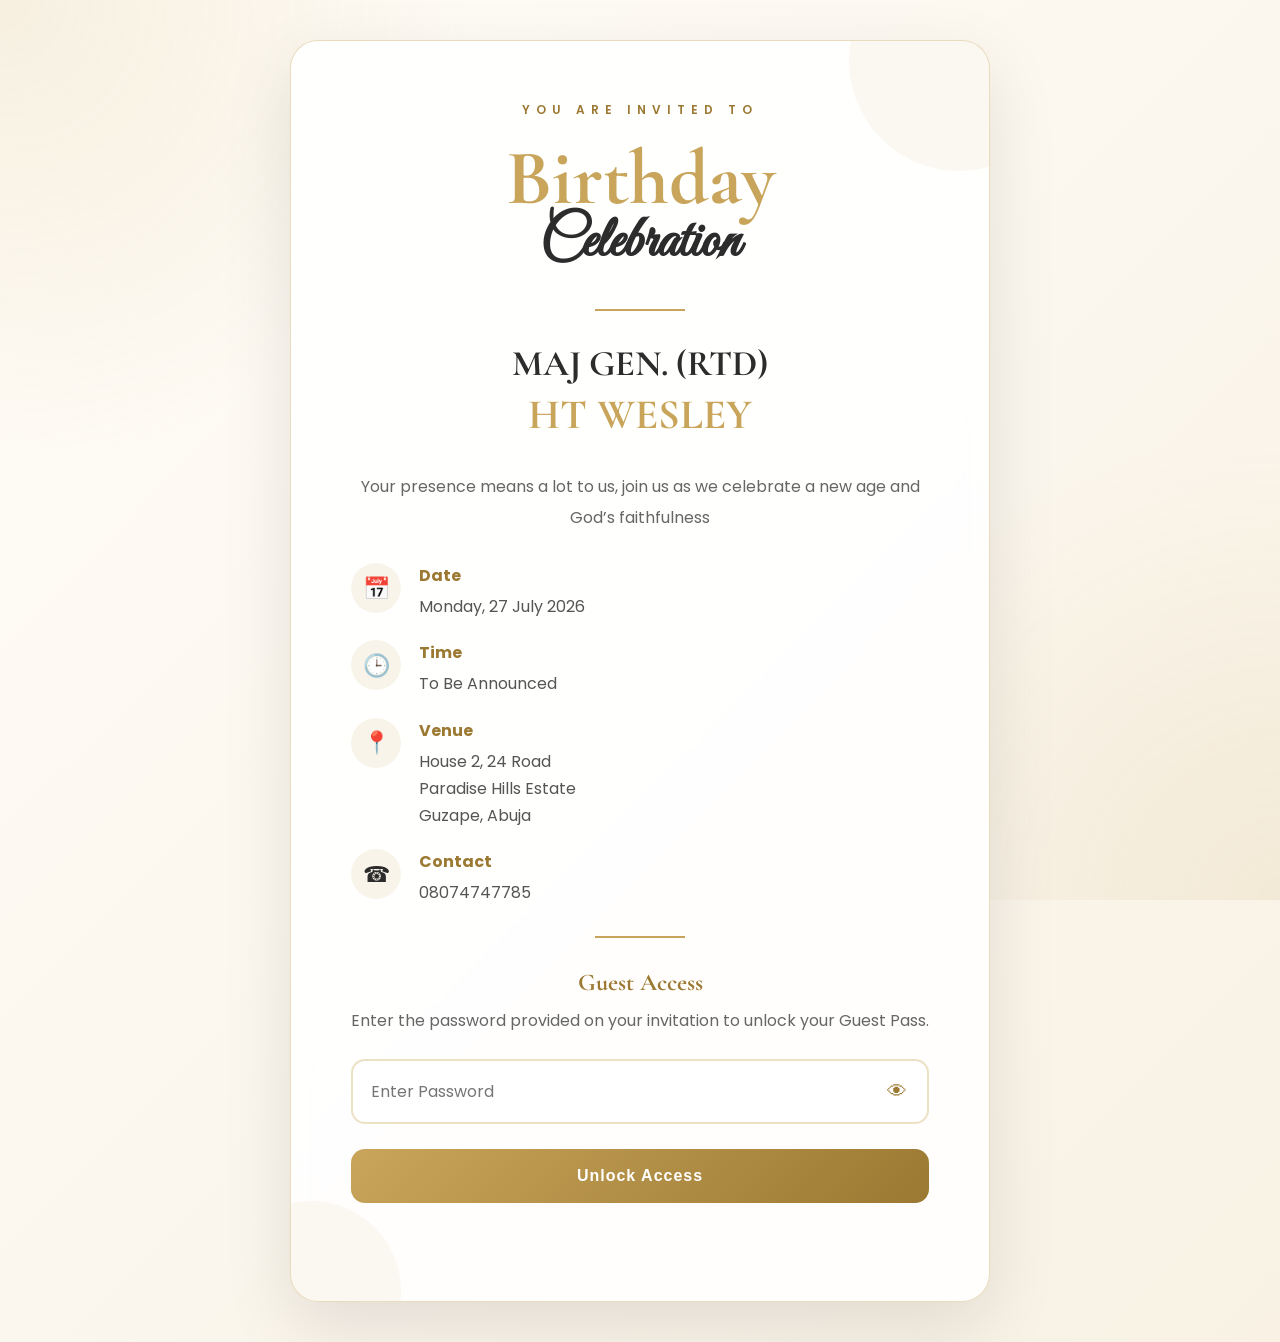
==== index.html @ 328fd19c "Initial birthday invitation website" ====
<!DOCTYPE html>
<html lang="en">

<head>
    <meta charset="UTF-8">
    <meta name="viewport" content="width=device-width, initial-scale=1.0">

    <title>Maj Gen. (RTD) HT Wesley | Birthday Invitation</title>

    <link rel="preconnect" href="https://fonts.googleapis.com">

    <link rel="preconnect" href="https://fonts.gstatic.com" crossorigin>

    <link href="https://fonts.googleapis.com/css2?family=Cormorant+Garamond:wght@400;500;600;700&family=Great+Vibes&family=Poppins:wght@300;400;500;600&display=swap" rel="stylesheet">

    <link rel="stylesheet" href="style.css">

</head>

<body>

<div class="background-overlay"></div>

<main class="invitation-card">

    <div class="gold-circle circle-one"></div>
    <div class="gold-circle circle-two"></div>

    <p class="small-heading">
        YOU ARE INVITED TO
    </p>

    <h1 class="birthday-title">
        Birthday
    </h1>

    <h2 class="party-title">
        Celebration
    </h2>

    <div class="divider"></div>

    <h3 class="celebrant">

        MAJ GEN. (RTD)

        <span>HT WESLEY</span>

    </h3>

    <p class="description">

        Your presence means a lot to us, 
join us as we celebrate a
new age and God’s faithfulness
    </p>

    <section class="event-details">

        <div class="detail">

            <div class="icon">

                📅

            </div>

            <div>

                <h4>Date</h4>

                <p>Monday, 27 July 2026</p>

            </div>

        </div>

        <div class="detail">

            <div class="icon">

                🕒

            </div>

            <div>

                <h4>Time</h4>

                <p>To Be Announced</p>

            </div>

        </div>

        <div class="detail">

            <div class="icon">

                📍

            </div>

            <div>

                <h4>Venue</h4>

                <p>

                    House 2, 24 Road<br>

                    Paradise Hills Estate<br>

                    Guzape, Abuja

                </p>

            </div>

        </div>

        <div class="detail">

            <div class="icon">

                ☎

            </div>

            <div>

                <h4>Contact</h4>

                <p>

                    08074747785

                </p>

            </div>

        </div>

    </section>

    <div class="divider"></div>

    <h4 class="access-title">

        Guest Access

    </h4>

    <p class="access-text">

        Enter the password provided on your invitation
        to unlock your Guest Pass.

    </p>

    <div class="password-box">

        <input
            id="password"
            type="password"
            placeholder="Enter Password">

        <button
            type="button"
            id="togglePassword">

            👁

        </button>

    </div>

    <button
        class="unlock-btn"
        onclick="checkPassword()">

        Unlock Access

    </button>

    <p
        id="errorMessage"
        class="error-message">

    </p>

</main>

<script src="script.js"></script>

</body>

</html>
---- style.css ----
/* ===========================
   GOOGLE FONTS RESET
=========================== */

*{
    margin:0;
    padding:0;
    box-sizing:border-box;
}

:root{

    --gold:#C8A55A;
    --gold-dark:#9C7932;
    --cream:#FBF8F2;
    --white:#ffffff;
    --text:#2C2C2C;
    --gray:#666666;

}

html{

    scroll-behavior:smooth;

}

body{

    font-family:'Poppins',sans-serif;

    background:linear-gradient(135deg,#fffdf8,#f8f1e4);

    color:var(--text);

    min-height:100vh;

    display:flex;

    justify-content:center;

    align-items:center;

    padding:40px;

    overflow-x:hidden;

}

.background-overlay{

    position:fixed;

    inset:0;

    background:

    radial-gradient(circle at top left,
    rgba(200,165,90,.15),
    transparent 30%),

    radial-gradient(circle at bottom right,
    rgba(200,165,90,.12),
    transparent 30%);

    z-index:-1;

}

.invitation-card{

    width:100%;

    max-width:700px;

    background:rgba(255,255,255,.90);

    backdrop-filter:blur(10px);

    border:1px solid rgba(200,165,90,.4);

    border-radius:28px;

    padding:60px;

    position:relative;

    overflow:hidden;

    box-shadow:

    0 25px 70px rgba(0,0,0,.10);

    animation:fadeUp 1s ease;

}

@keyframes fadeUp{

    from{

        opacity:0;

        transform:translateY(50px);

    }

    to{

        opacity:1;

        transform:translateY(0);

    }

}

.gold-circle{

    position:absolute;

    border-radius:50%;

    background:rgba(200,165,90,.08);

}

.circle-one{

    width:220px;

    height:220px;

    top:-90px;

    right:-80px;

}

.circle-two{

    width:180px;

    height:180px;

    bottom:-80px;

    left:-70px;

}

.small-heading{

    text-align:center;

    letter-spacing:6px;

    color:var(--gold-dark);

    font-size:12px;

    font-weight:600;

    margin-bottom:20px;

}

.birthday-title{

    text-align:center;

    font-family:'Cormorant Garamond',serif;

    font-size:78px;

    color:var(--gold);

    line-height:1;

}

.party-title{

    text-align:center;

    font-family:'Great Vibes',cursive;

    font-size:58px;

    color:var(--text);

    margin-top:-10px;

    margin-bottom:25px;

}

.divider{

    width:90px;

    height:2px;

    background:var(--gold);

    margin:30px auto;

}

.celebrant{

    text-align:center;

    font-family:'Cormorant Garamond',serif;

    font-size:36px;

    color:var(--text);

    line-height:1.3;

}

.celebrant span{

    display:block;

    color:var(--gold);

    font-size:42px;

}

.description{

    text-align:center;

    color:var(--gray);

    line-height:1.9;

    margin:30px 0;

}

.event-details{

    display:grid;

    gap:20px;

}

.detail{

    display:flex;

    align-items:flex-start;

    gap:18px;

}

.icon{

    width:50px;

    height:50px;

    border-radius:50%;

    background:rgba(200,165,90,.12);

    display:flex;

    justify-content:center;

    align-items:center;

    font-size:22px;

    flex-shrink:0;

}

.detail h4{

    margin-bottom:5px;

    color:var(--gold-dark);

}

.detail p{

    color:#555;

    line-height:1.7;

}
/* ===========================
   ACCESS SECTION
=========================== */

.access-title{

    text-align:center;

    font-size:24px;

    color:var(--gold-dark);

    margin-bottom:10px;

    font-family:'Cormorant Garamond',serif;

}

.access-text{

    text-align:center;

    color:var(--gray);

    margin-bottom:25px;

    line-height:1.7;

}

.password-box{

    display:flex;

    align-items:center;

    border:2px solid rgba(200,165,90,.35);

    border-radius:14px;

    overflow:hidden;

    background:#fff;

    transition:.3s;

}

.password-box:focus-within{

    border-color:var(--gold);

    box-shadow:0 0 15px rgba(200,165,90,.25);

}

.password-box input{

    flex:1;

    border:none;

    padding:18px;

    outline:none;

    font-size:16px;

    background:transparent;

    font-family:'Poppins',sans-serif;

}

.password-box button{

    width:60px;

    border:none;

    background:transparent;

    cursor:pointer;

    font-size:20px;

    color:var(--gold-dark);

    transition:.3s;

}

.password-box button:hover{

    background:rgba(200,165,90,.10);

}

.unlock-btn{

    width:100%;

    margin-top:25px;

    padding:18px;

    border:none;

    border-radius:14px;

    cursor:pointer;

    font-size:16px;

    font-weight:600;

    letter-spacing:1px;

    color:white;

    background:linear-gradient(135deg,var(--gold),var(--gold-dark));

    transition:.35s;

    position:relative;

    overflow:hidden;

}

.unlock-btn:hover{

    transform:translateY(-3px);

    box-shadow:0 12px 30px rgba(200,165,90,.35);

}

.unlock-btn::before{

    content:"";

    position:absolute;

    top:0;

    left:-100%;

    width:100%;

    height:100%;

    background:linear-gradient(
        120deg,
        transparent,
        rgba(255,255,255,.45),
        transparent
    );

    transition:.8s;

}

.unlock-btn:hover::before{

    left:100%;

}

.error-message{

    text-align:center;

    color:#d32f2f;

    margin-top:18px;

    font-size:14px;

    min-height:20px;

}

/* ===========================
   MOBILE
=========================== */

@media(max-width:768px){

    body{

        padding:20px;

    }

    .invitation-card{

        padding:35px 25px;

        border-radius:22px;

    }

    .birthday-title{

        font-size:58px;

    }

    .party-title{

        font-size:46px;

    }

    .celebrant{

        font-size:28px;

    }

    .celebrant span{

        font-size:34px;

    }

}

@media(max-width:480px){

    .birthday-title{

        font-size:46px;

    }

    .party-title{

        font-size:38px;

    }

    .small-heading{

        letter-spacing:3px;

        font-size:11px;

    }

    .detail{

        flex-direction:column;

        align-items:center;

        text-align:center;

    }

    .icon{

        margin-bottom:5px;

    }

}

/* ===========================
   LOADING ANIMATION
=========================== */

.loading{

    pointer-events:none;

    opacity:.8;

}

.loading::after{

    content:"";

    width:18px;

    height:18px;

    border:3px solid rgba(255,255,255,.4);

    border-top-color:#fff;

    border-radius:50%;

    display:inline-block;

    margin-left:10px;

    animation:spin .7s linear infinite;

    vertical-align:middle;

}

@keyframes spin{

    to{

        transform:rotate(360deg);

    }

}
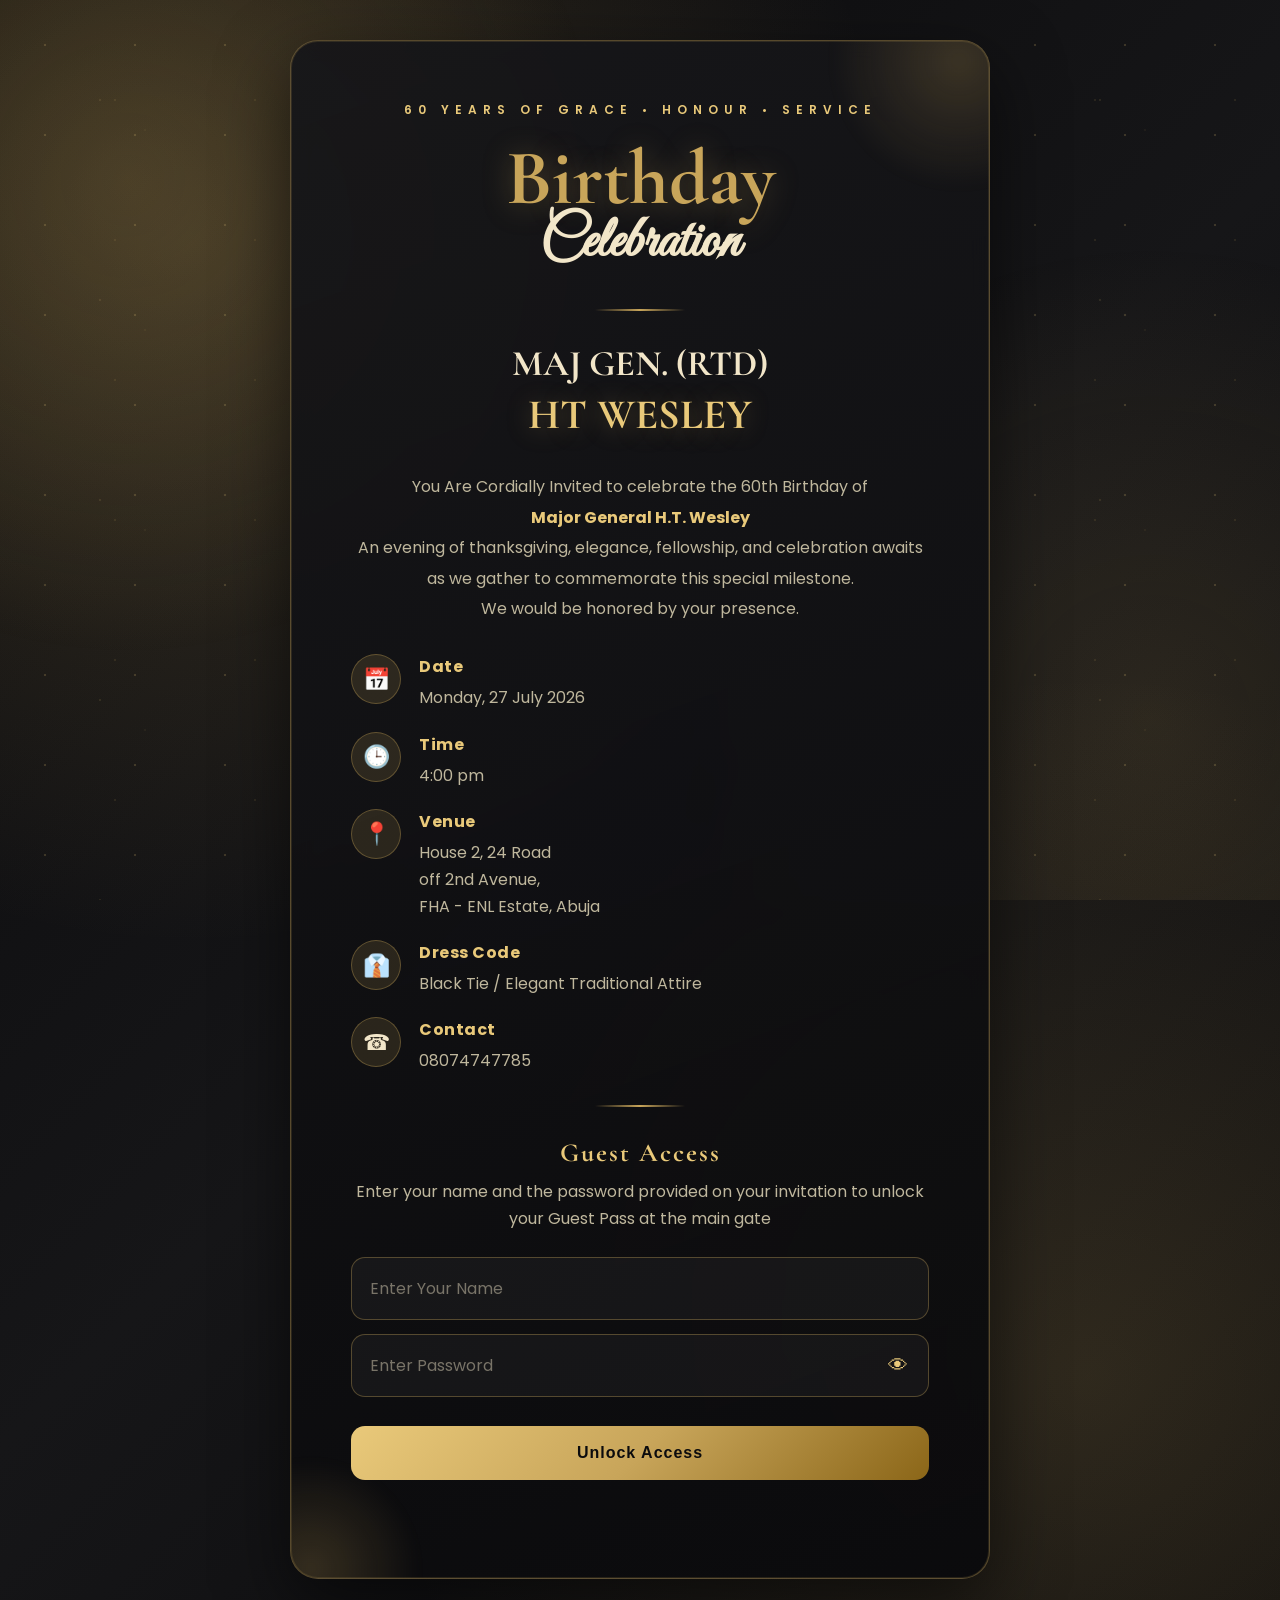
==== commit 463363cb: "Updated invitation website design" ====
--- a/index.html
+++ b/index.html
@@ -1,22 +1,14 @@
 <!DOCTYPE html>
 <html lang="en">
-
 <head>
     <meta charset="UTF-8">
     <meta name="viewport" content="width=device-width, initial-scale=1.0">
-
     <title>Maj Gen. (RTD) HT Wesley | Birthday Invitation</title>
-
     <link rel="preconnect" href="https://fonts.googleapis.com">
-
     <link rel="preconnect" href="https://fonts.gstatic.com" crossorigin>
-
     <link href="https://fonts.googleapis.com/css2?family=Cormorant+Garamond:wght@400;500;600;700&family=Great+Vibes&family=Poppins:wght@300;400;500;600&display=swap" rel="stylesheet">
-
     <link rel="stylesheet" href="style.css">
-
 </head>
-
 <body>
 
 <div class="background-overlay"></div>
@@ -26,173 +18,72 @@
     <div class="gold-circle circle-one"></div>
     <div class="gold-circle circle-two"></div>
 
-    <p class="small-heading">
-        YOU ARE INVITED TO
-    </p>
+    <p class="small-heading">60 YEARS OF GRACE • HONOUR • SERVICE</p>
 
-    <h1 class="birthday-title">
-        Birthday
-    </h1>
-
-    <h2 class="party-title">
-        Celebration
-    </h2>
+    <h1 class="birthday-title">Birthday</h1>
+    <h2 class="party-title">Celebration</h2>
 
     <div class="divider"></div>
 
     <h3 class="celebrant">
-
         MAJ GEN. (RTD)
-
         <span>HT WESLEY</span>
-
     </h3>
 
     <p class="description">
-
-        Your presence means a lot to us, 
-join us as we celebrate a
-new age and God’s faithfulness
+        You Are Cordially Invited to celebrate the 60th Birthday of<br>
+        <b>Major General H.T. Wesley</b> <br>
+        An evening of thanksgiving, elegance, fellowship, and celebration awaits as we gather to commemorate this special milestone.<br>
+        We would be honored by your presence.
     </p>
 
     <section class="event-details">
-
         <div class="detail">
-
-            <div class="icon">
-
-                📅
-
-            </div>
-
-            <div>
-
-                <h4>Date</h4>
-
-                <p>Monday, 27 July 2026</p>
-
-            </div>
-
+            <div class="icon">📅</div>
+            <div><h4>Date</h4><p>Monday, 27 July 2026</p></div>
         </div>
-
         <div class="detail">
-
-            <div class="icon">
-
-                🕒
-
-            </div>
-
-            <div>
-
-                <h4>Time</h4>
-
-                <p>To Be Announced</p>
-
-            </div>
-
+            <div class="icon">🕒</div>
+            <div><h4>Time</h4><p>4:00 pm</p></div>
         </div>
-
         <div class="detail">
-
-            <div class="icon">
-
-                📍
-
-            </div>
-
-            <div>
-
-                <h4>Venue</h4>
-
-                <p>
-
-                    House 2, 24 Road<br>
-
-                    Paradise Hills Estate<br>
-
-                    Guzape, Abuja
-
-                </p>
-
-            </div>
-
+            <div class="icon">📍</div>
+            <div><h4>Venue</h4><p>House 2, 24 Road<br>off 2nd Avenue,<br>FHA - ENL Estate, Abuja</p></div>
         </div>
-
+         <div class="detail">
+           <div class="icon">👔</div>
+            <div><h4>Dress Code</h4><p>Black Tie / Elegant Traditional Attire</p></div>
+         </div>
         <div class="detail">
-
-            <div class="icon">
-
-                ☎
-
-            </div>
-
-            <div>
-
-                <h4>Contact</h4>
-
-                <p>
-
-                    08074747785
-
-                </p>
-
-            </div>
-
+            <div class="icon">☎</div>
+            <div><h4>Contact</h4><p>08074747785</p></div>
         </div>
-
     </section>
 
     <div class="divider"></div>
 
-    <h4 class="access-title">
-
-        Guest Access
-
-    </h4>
+    <h4 class="access-title">Guest Access</h4>
 
     <p class="access-text">
-
-        Enter the password provided on your invitation
-        to unlock your Guest Pass.
-
+        Enter your name and the password provided on your invitation
+        to unlock your Guest Pass at the main gate
     </p>
 
-    <div class="password-box">
-
-        <input
-            id="password"
-            type="password"
-            placeholder="Enter Password">
-
-        <button
-            type="button"
-            id="togglePassword">
-
-            👁
-
-        </button>
-
+    <div class="name-box">
+        <input id="guestName" type="text" placeholder="Enter Your Name" autocomplete="name">
     </div>
 
-    <button
-        class="unlock-btn"
-        onclick="checkPassword()">
+    <div class="password-box">
+        <input id="password" type="password" placeholder="Enter Password">
+        <button type="button" id="togglePassword">👁</button>
+    </div>
 
-        Unlock Access
+    <button class="unlock-btn" onclick="checkPassword()">Unlock Access</button>
 
-    </button>
-
-    <p
-        id="errorMessage"
-        class="error-message">
-
-    </p>
+    <p id="errorMessage" class="error-message"></p>
 
 </main>
 
 <script src="script.js"></script>
-
 </body>
-
-</html>+</html>
--- a/style.css
+++ b/style.css
@@ -1,614 +1,282 @@
-/* ===========================
-   GOOGLE FONTS RESET
-=========================== */
-
-*{
-    margin:0;
-    padding:0;
-    box-sizing:border-box;
-}
+*{margin:0;padding:0;box-sizing:border-box;}
 
 :root{
-
     --gold:#C8A55A;
-    --gold-dark:#9C7932;
-    --cream:#FBF8F2;
-    --white:#ffffff;
-    --text:#2C2C2C;
-    --gray:#666666;
-
-}
-
-html{
-
-    scroll-behavior:smooth;
-
-}
+    --gold-light:#e9c97a;
+    --gold-dark:#8b6618;
+    --ink:#0b0b0d;
+    --text:#f2e6c9;
+    --muted:#bfb79d;
+    --dim:#8f8770;
+}
+
+html{scroll-behavior:smooth;}
 
 body{
-
     font-family:'Poppins',sans-serif;
-
-    background:linear-gradient(135deg,#fffdf8,#f8f1e4);
-
-    color:var(--text);
-
+    background:
+        radial-gradient(circle at 15% 15%, rgba(200,165,90,.22), transparent 40%),
+        radial-gradient(circle at 85% 85%, rgba(200,165,90,.18), transparent 40%),
+        linear-gradient(135deg,#0a0a0c 0%,#161618 50%,#0a0a0c 100%);
+    color:var(--text);
     min-height:100vh;
-
     display:flex;
-
     justify-content:center;
-
     align-items:center;
-
-    padding:40px;
-
+    padding:40px 20px;
     overflow-x:hidden;
-
+    position:relative;
 }
 
 .background-overlay{
-
     position:fixed;
-
     inset:0;
-
     background:
-
-    radial-gradient(circle at top left,
-    rgba(200,165,90,.15),
-    transparent 30%),
-
-    radial-gradient(circle at bottom right,
-    rgba(200,165,90,.12),
-    transparent 30%);
-
-    z-index:-1;
-
-}
+        radial-gradient(circle at 10% 20%, rgba(200,165,90,.18), transparent 35%),
+        radial-gradient(circle at 90% 80%, rgba(200,165,90,.14), transparent 35%);
+    z-index:0;
+    pointer-events:none;
+}
+
+.background-overlay::before,
+.background-overlay::after{
+    content:"";
+    position:absolute;
+    inset:0;
+    background-image:
+        radial-gradient(circle, rgba(233,201,122,.55) 1.2px, transparent 1.6px),
+        radial-gradient(circle, rgba(200,165,90,.35) 1px, transparent 1.4px);
+    background-size: 90px 90px, 140px 140px;
+    background-position: 0 0, 45px 30px;
+    opacity:.35;
+}
+.background-overlay::after{background-size:200px 200px;opacity:.2;}
 
 .invitation-card{
-
     width:100%;
-
     max-width:700px;
-
-    background:rgba(255,255,255,.90);
-
+    background:linear-gradient(160deg,rgba(22,22,25,.94),rgba(11,11,13,.98));
     backdrop-filter:blur(10px);
-
     border:1px solid rgba(200,165,90,.4);
-
     border-radius:28px;
-
     padding:60px;
-
     position:relative;
-
     overflow:hidden;
-
-    box-shadow:
-
-    0 25px 70px rgba(0,0,0,.10);
-
+    box-shadow:0 25px 70px rgba(0,0,0,.55), inset 0 0 0 1px rgba(200,165,90,.15);
     animation:fadeUp 1s ease;
-
+    z-index:1;
 }
 
 @keyframes fadeUp{
-
-    from{
-
-        opacity:0;
-
-        transform:translateY(50px);
-
-    }
-
-    to{
-
-        opacity:1;
-
-        transform:translateY(0);
-
-    }
-
+    from{opacity:0;transform:translateY(50px);}
+    to{opacity:1;transform:translateY(0);}
 }
 
 .gold-circle{
-
     position:absolute;
-
     border-radius:50%;
-
-    background:rgba(200,165,90,.08);
-
-}
-
-.circle-one{
-
-    width:220px;
-
-    height:220px;
-
-    top:-90px;
-
-    right:-80px;
-
-}
-
-.circle-two{
-
-    width:180px;
-
-    height:180px;
-
-    bottom:-80px;
-
-    left:-70px;
-
-}
+    background:radial-gradient(circle,rgba(200,165,90,.22),transparent 70%);
+    filter:blur(6px);
+}
+.circle-one{width:260px;height:260px;top:-110px;right:-100px;}
+.circle-two{width:220px;height:220px;bottom:-100px;left:-90px;}
 
 .small-heading{
-
-    text-align:center;
-
+    text-align:center;
     letter-spacing:6px;
-
-    color:var(--gold-dark);
-
+    color:var(--gold-light);
     font-size:12px;
-
     font-weight:600;
-
     margin-bottom:20px;
-
+    text-transform:uppercase;
 }
 
 .birthday-title{
-
-    text-align:center;
-
+    text-align:center;
     font-family:'Cormorant Garamond',serif;
-
     font-size:78px;
-
     color:var(--gold);
-
     line-height:1;
-
+    text-shadow:0 2px 30px rgba(200,165,90,.35);
 }
 
 .party-title{
-
-    text-align:center;
-
+    text-align:center;
     font-family:'Great Vibes',cursive;
-
     font-size:58px;
-
-    color:var(--text);
-
+    color:var(--text);
     margin-top:-10px;
-
     margin-bottom:25px;
-
 }
 
 .divider{
-
     width:90px;
-
     height:2px;
-
-    background:var(--gold);
-
+    background:linear-gradient(90deg,transparent,var(--gold),transparent);
     margin:30px auto;
-
 }
 
 .celebrant{
-
-    text-align:center;
-
+    text-align:center;
     font-family:'Cormorant Garamond',serif;
-
     font-size:36px;
-
-    color:var(--text);
-
+    color:var(--text);
     line-height:1.3;
-
 }
 
 .celebrant span{
-
     display:block;
-
-    color:var(--gold);
-
+    color:var(--gold-light);
     font-size:42px;
-
-}
-
-.description{
-
-    text-align:center;
-
-    color:var(--gray);
-
-    line-height:1.9;
-
-    margin:30px 0;
-
-}
-
-.event-details{
-
-    display:grid;
-
-    gap:20px;
-
-}
-
-.detail{
-
+    text-shadow:0 2px 24px rgba(200,165,90,.35);
+}
+
+.description{text-align:center;color:var(--muted);line-height:1.9;margin:30px 0;}
+.description b{color:var(--gold-light);}
+
+.event-details{display:grid;gap:20px;}
+
+.detail{display:flex;align-items:flex-start;gap:18px;}
+
+.icon{
+    width:50px;height:50px;
+    border-radius:50%;
+    background:rgba(200,165,90,.15);
+    border:1px solid rgba(200,165,90,.35);
+    display:flex;justify-content:center;align-items:center;
+    font-size:22px;flex-shrink:0;
+}
+
+.detail h4{margin-bottom:5px;color:var(--gold-light);letter-spacing:.5px;}
+.detail p{color:var(--muted);line-height:1.7;}
+
+/* ACCESS SECTION */
+.access-title{
+    text-align:center;
+    font-size:26px;
+    color:var(--gold-light);
+    margin-bottom:10px;
+    font-family:'Cormorant Garamond',serif;
+    letter-spacing:2px;
+}
+
+.access-text{text-align:center;color:var(--muted);margin-bottom:25px;line-height:1.7;}
+
+.name-box,
+.password-box{
     display:flex;
-
-    align-items:flex-start;
-
-    gap:18px;
-
-}
-
-.icon{
-
-    width:50px;
-
-    height:50px;
-
+    align-items:center;
+    border:1.5px solid rgba(200,165,90,.35);
+    border-radius:14px;
+    overflow:hidden;
+    background:rgba(255,255,255,.04);
+    transition:.3s;
+    margin-bottom:14px;
+}
+
+.name-box:focus-within,
+.password-box:focus-within{
+    border-color:var(--gold);
+    box-shadow:0 0 18px rgba(200,165,90,.25);
+    background:rgba(255,255,255,.06);
+}
+
+.name-box input,
+.password-box input{
+    flex:1;
+    border:none;
+    padding:18px;
+    outline:none;
+    font-size:16px;
+    background:transparent;
+    color:var(--text);
+    font-family:'Poppins',sans-serif;
+}
+
+.name-box input::placeholder,
+.password-box input::placeholder{color:rgba(242,230,201,.45);}
+
+.password-box button{
+    width:60px;
+    border:none;
+    background:transparent;
+    cursor:pointer;
+    font-size:20px;
+    color:var(--gold-light);
+    transition:.3s;
+}
+
+.password-box button:hover{background:rgba(200,165,90,.12);}
+
+.unlock-btn{
+    width:100%;
+    margin-top:15px;
+    padding:18px;
+    border:none;
+    border-radius:14px;
+    cursor:pointer;
+    font-size:16px;
+    font-weight:600;
+    letter-spacing:1px;
+    color:#0b0b0d;
+    background:linear-gradient(135deg,var(--gold-light),var(--gold),var(--gold-dark));
+    transition:.35s;
+    position:relative;
+    overflow:hidden;
+}
+
+.unlock-btn:hover{transform:translateY(-3px);box-shadow:0 12px 30px rgba(200,165,90,.45);}
+
+.unlock-btn::before{
+    content:"";
+    position:absolute;
+    top:0;left:-100%;
+    width:100%;height:100%;
+    background:linear-gradient(120deg,transparent,rgba(255,255,255,.45),transparent);
+    transition:.8s;
+}
+
+.unlock-btn:hover::before{left:100%;}
+
+.error-message{
+    text-align:center;
+    color:#ff8a8a;
+    margin-top:18px;
+    font-size:14px;
+    min-height:20px;
+}
+
+/* MOBILE */
+@media(max-width:768px){
+    body{padding:20px;}
+    .invitation-card{padding:35px 25px;border-radius:22px;}
+    .birthday-title{font-size:58px;}
+    .party-title{font-size:46px;}
+    .celebrant{font-size:28px;}
+    .celebrant span{font-size:34px;}
+}
+
+@media(max-width:480px){
+    .birthday-title{font-size:46px;}
+    .party-title{font-size:38px;}
+    .small-heading{letter-spacing:3px;font-size:11px;}
+    .detail{flex-direction:column;align-items:center;text-align:center;}
+    .icon{margin-bottom:5px;}
+}
+
+/* LOADING */
+.loading{pointer-events:none;opacity:.8;}
+
+.loading::after{
+    content:"";
+    width:18px;height:18px;
+    border:3px solid rgba(255,255,255,.4);
+    border-top-color:#fff;
     border-radius:50%;
-
-    background:rgba(200,165,90,.12);
-
-    display:flex;
-
-    justify-content:center;
-
-    align-items:center;
-
-    font-size:22px;
-
-    flex-shrink:0;
-
-}
-
-.detail h4{
-
-    margin-bottom:5px;
-
-    color:var(--gold-dark);
-
-}
-
-.detail p{
-
-    color:#555;
-
-    line-height:1.7;
-
-}
-/* ===========================
-   ACCESS SECTION
-=========================== */
-
-.access-title{
-
-    text-align:center;
-
-    font-size:24px;
-
-    color:var(--gold-dark);
-
-    margin-bottom:10px;
-
-    font-family:'Cormorant Garamond',serif;
-
-}
-
-.access-text{
-
-    text-align:center;
-
-    color:var(--gray);
-
-    margin-bottom:25px;
-
-    line-height:1.7;
-
-}
-
-.password-box{
-
-    display:flex;
-
-    align-items:center;
-
-    border:2px solid rgba(200,165,90,.35);
-
-    border-radius:14px;
-
-    overflow:hidden;
-
-    background:#fff;
-
-    transition:.3s;
-
-}
-
-.password-box:focus-within{
-
-    border-color:var(--gold);
-
-    box-shadow:0 0 15px rgba(200,165,90,.25);
-
-}
-
-.password-box input{
-
-    flex:1;
-
-    border:none;
-
-    padding:18px;
-
-    outline:none;
-
-    font-size:16px;
-
-    background:transparent;
-
-    font-family:'Poppins',sans-serif;
-
-}
-
-.password-box button{
-
-    width:60px;
-
-    border:none;
-
-    background:transparent;
-
-    cursor:pointer;
-
-    font-size:20px;
-
-    color:var(--gold-dark);
-
-    transition:.3s;
-
-}
-
-.password-box button:hover{
-
-    background:rgba(200,165,90,.10);
-
-}
-
-.unlock-btn{
-
-    width:100%;
-
-    margin-top:25px;
-
-    padding:18px;
-
-    border:none;
-
-    border-radius:14px;
-
-    cursor:pointer;
-
-    font-size:16px;
-
-    font-weight:600;
-
-    letter-spacing:1px;
-
-    color:white;
-
-    background:linear-gradient(135deg,var(--gold),var(--gold-dark));
-
-    transition:.35s;
-
-    position:relative;
-
-    overflow:hidden;
-
-}
-
-.unlock-btn:hover{
-
-    transform:translateY(-3px);
-
-    box-shadow:0 12px 30px rgba(200,165,90,.35);
-
-}
-
-.unlock-btn::before{
-
-    content:"";
-
-    position:absolute;
-
-    top:0;
-
-    left:-100%;
-
-    width:100%;
-
-    height:100%;
-
-    background:linear-gradient(
-        120deg,
-        transparent,
-        rgba(255,255,255,.45),
-        transparent
-    );
-
-    transition:.8s;
-
-}
-
-.unlock-btn:hover::before{
-
-    left:100%;
-
-}
-
-.error-message{
-
-    text-align:center;
-
-    color:#d32f2f;
-
-    margin-top:18px;
-
-    font-size:14px;
-
-    min-height:20px;
-
-}
-
-/* ===========================
-   MOBILE
-=========================== */
-
-@media(max-width:768px){
-
-    body{
-
-        padding:20px;
-
-    }
-
-    .invitation-card{
-
-        padding:35px 25px;
-
-        border-radius:22px;
-
-    }
-
-    .birthday-title{
-
-        font-size:58px;
-
-    }
-
-    .party-title{
-
-        font-size:46px;
-
-    }
-
-    .celebrant{
-
-        font-size:28px;
-
-    }
-
-    .celebrant span{
-
-        font-size:34px;
-
-    }
-
-}
-
-@media(max-width:480px){
-
-    .birthday-title{
-
-        font-size:46px;
-
-    }
-
-    .party-title{
-
-        font-size:38px;
-
-    }
-
-    .small-heading{
-
-        letter-spacing:3px;
-
-        font-size:11px;
-
-    }
-
-    .detail{
-
-        flex-direction:column;
-
-        align-items:center;
-
-        text-align:center;
-
-    }
-
-    .icon{
-
-        margin-bottom:5px;
-
-    }
-
-}
-
-/* ===========================
-   LOADING ANIMATION
-=========================== */
-
-.loading{
-
-    pointer-events:none;
-
-    opacity:.8;
-
-}
-
-.loading::after{
-
-    content:"";
-
-    width:18px;
-
-    height:18px;
-
-    border:3px solid rgba(255,255,255,.4);
-
-    border-top-color:#fff;
-
-    border-radius:50%;
-
     display:inline-block;
-
     margin-left:10px;
-
     animation:spin .7s linear infinite;
-
     vertical-align:middle;
-
-}
-
-@keyframes spin{
-
-    to{
-
-        transform:rotate(360deg);
-
-    }
-
-}+}
+
+@keyframes spin{to{transform:rotate(360deg);}}
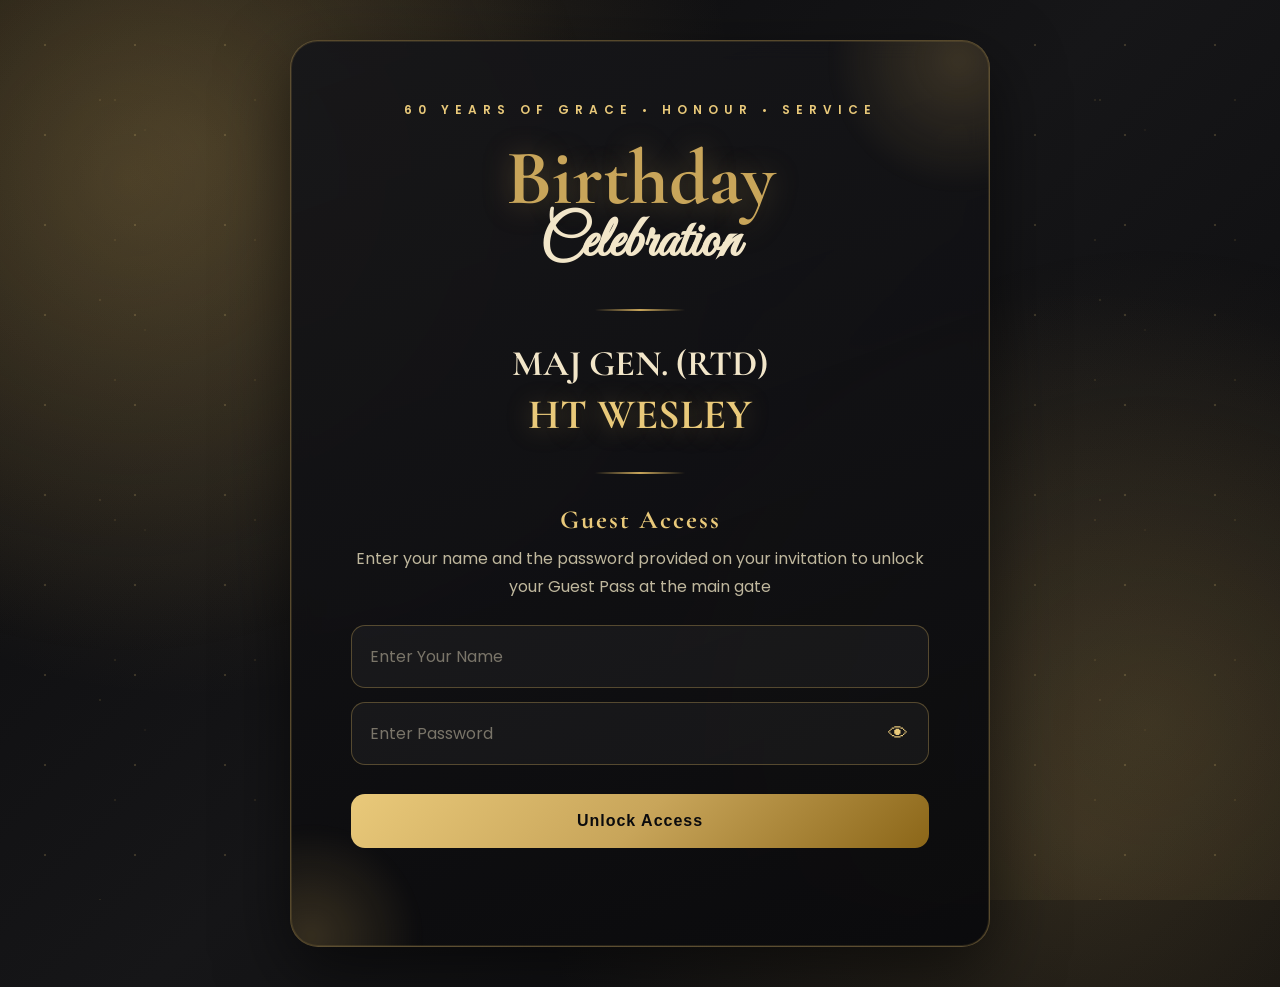
==== commit b635da3a: "Updated invitation website design" ====
--- a/index.html
+++ b/index.html
@@ -29,37 +29,6 @@
         MAJ GEN. (RTD)
         <span>HT WESLEY</span>
     </h3>
-
-    <p class="description">
-        You Are Cordially Invited to celebrate the 60th Birthday of<br>
-        <b>Major General H.T. Wesley</b> <br>
-        An evening of thanksgiving, elegance, fellowship, and celebration awaits as we gather to commemorate this special milestone.<br>
-        We would be honored by your presence.
-    </p>
-
-    <section class="event-details">
-        <div class="detail">
-            <div class="icon">📅</div>
-            <div><h4>Date</h4><p>Monday, 27 July 2026</p></div>
-        </div>
-        <div class="detail">
-            <div class="icon">🕒</div>
-            <div><h4>Time</h4><p>4:00 pm</p></div>
-        </div>
-        <div class="detail">
-            <div class="icon">📍</div>
-            <div><h4>Venue</h4><p>House 2, 24 Road<br>off 2nd Avenue,<br>FHA - ENL Estate, Abuja</p></div>
-        </div>
-         <div class="detail">
-           <div class="icon">👔</div>
-            <div><h4>Dress Code</h4><p>Black Tie / Elegant Traditional Attire</p></div>
-         </div>
-        <div class="detail">
-            <div class="icon">☎</div>
-            <div><h4>Contact</h4><p>08074747785</p></div>
-        </div>
-    </section>
-
     <div class="divider"></div>
 
     <h4 class="access-title">Guest Access</h4>
